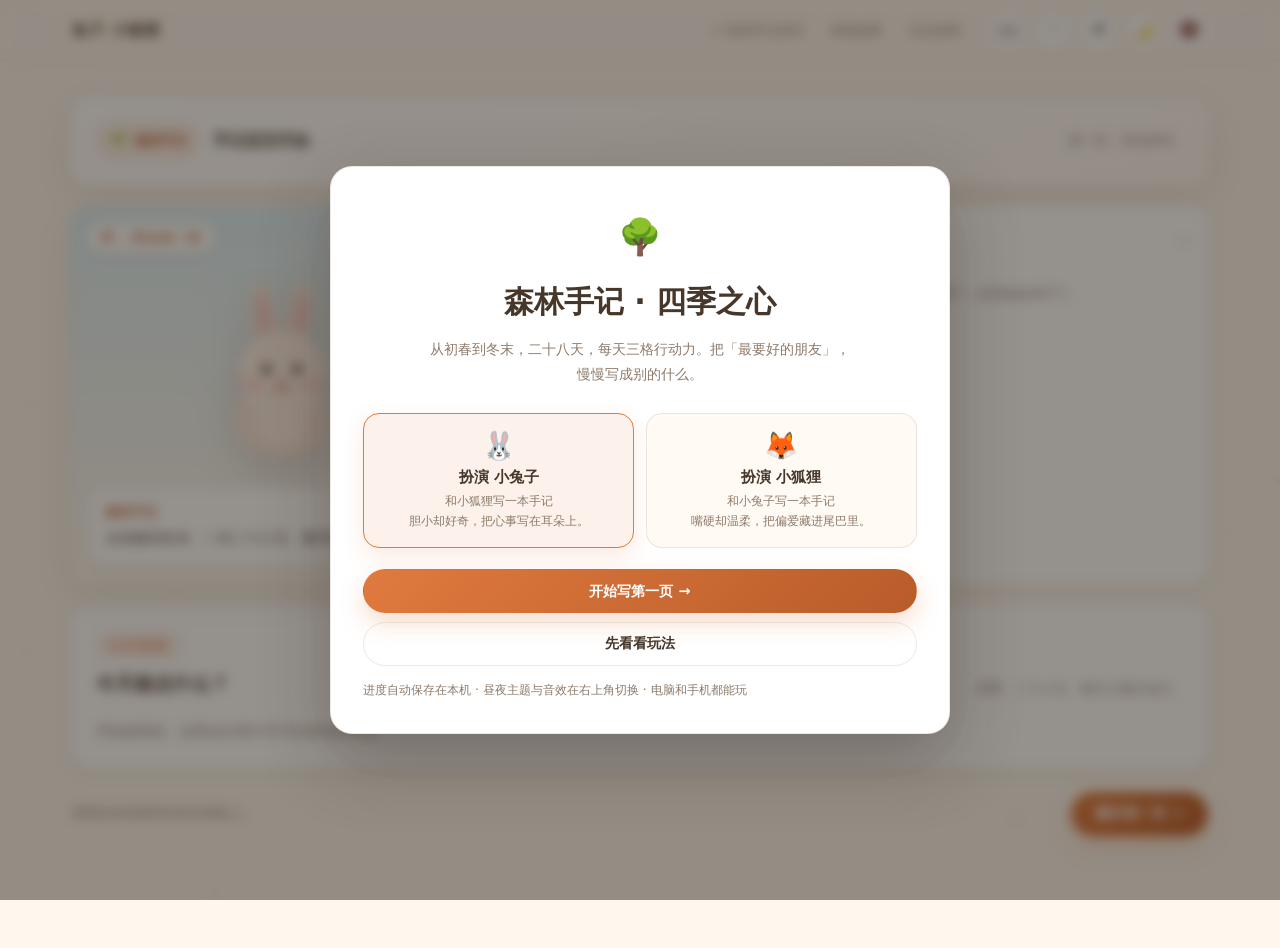
==== game.html @ dafb4b1b "feat: add minigames and site interaction features - Implemented two mini-games: catchGame and memory" ====
﻿<!DOCTYPE html>
<html lang="zh-CN" data-theme="day">
<head>
<meta charset="UTF-8">
<meta name="viewport" content="width=device-width, initial-scale=1.0, viewport-fit=cover">
<meta name="theme-color" content="#fdf7ee">
<link rel="icon" type="image/svg+xml" href="assets/icons/favicon.svg">
<link rel="apple-touch-icon" href="assets/icons/favicon.svg">
<title>四季之心 · 小兔子与小狐狸</title>
<meta property="og:type" content="website">
<meta property="og:title" content="四季之心 · 小兔子与小狐狸">
<meta property="og:description" content="扮演小兔子或小狐狸，用每天三格行动安排生活，28 天一场从朋友开始的恋爱养成。">
<meta property="og:image" content="assets/images/og-share.jpg">
<meta property="og:image:width" content="1000">
<meta property="og:image:height" content="1000">
<meta property="og:site_name" content="兔子与小狐狸 · 森林手记">
<meta name="twitter:card" content="summary_large_image">
<meta name="twitter:title" content="四季之心 · 小兔子与小狐狸">
<meta name="twitter:description" content="扮演小兔子或小狐狸，用每天三格行动安排生活，28 天一场从朋友开始的恋爱养成。">
<meta name="twitter:image" content="assets/images/og-share.jpg">
<script>
  try { document.documentElement.setAttribute("data-theme", localStorage.getItem("bunny-fox-theme") || "day"); } catch (e) {}
  /* 分享图：源码保持相对路径，运行时按当前页面地址补全成绝对 URL，供微信客户端读取 */
  (function () {
    try {
      var abs = new URL("assets/images/og-share.jpg", location.href).href;
      ["meta[property='og:image']", "meta[name='twitter:image']"].forEach(function (sel) {
        var el = document.querySelector(sel);
        if (el) el.setAttribute("content", abs);
      });
    } catch (e) {}
  })();
</script>
<link rel="stylesheet" href="assets/css/theme.css">
<link rel="stylesheet" href="assets/css/game.css">
</head>
<body>

<!-- 微信分享兜底图：客户端可能只取页面第一张图，故保留真实 <img>（仍是相对路径） -->
<img src="assets/images/og-share.jpg" width="300" height="300" alt="" aria-hidden="true"
     style="position:absolute;top:0;left:0;opacity:0;pointer-events:none;z-index:-1">

<!-- 共享特效层 -->
<div class="cursor-glow" id="cursorGlow" aria-hidden="true"></div>
<div class="scroll-progress" id="scrollProgress" aria-hidden="true"></div>
<canvas id="bgCanvas" aria-hidden="true"></canvas>

<!-- 导航 -->
<nav class="nav">
  <div class="nav-inner">
    <a class="brand" href="index.html">兔子<span class="dot">·</span>小狐狸</a>
    <div class="nav-links">
      <a href="index.html">← 回到手记首页</a>
      <a href="index.html#chapters">四则故事</a>
      <a href="index.html#play">玩法说明</a>
    </div>
    <div class="nav-tools">
      <button class="icon-btn" id="albumBtn" type="button" title="回忆册" aria-label="打开回忆册">📖</button>
      <button class="icon-btn" id="helpBtn" type="button" title="玩法说明" aria-label="查看玩法说明">❔</button>
      <button class="icon-btn" id="resetBtn" type="button" title="重新开始" aria-label="重新开始">↺</button>
      <button class="icon-btn" id="themeToggle" type="button" aria-label="切换到夜间模式">🌙</button>
      <button class="icon-btn" id="soundToggle" type="button" aria-label="开启音效">🔇</button>
    </div>
  </div>
</nav>

<main class="game-page">
  <div class="game-shell">
    <!-- 状态面板 -->
    <div class="hud" id="hud"></div>

    <div class="game-board">
      <div class="scene-row">
        <!-- 今日场景 -->
        <div class="scene-card" id="sceneCard" aria-label="今日场景"></div>
        <!-- 今日手记 -->
        <aside class="diary-card" id="diaryCard"></aside>
      </div>

      <!-- 行动 -->
      <div class="actions-block">
        <div class="block-head">
          <div>
            <span class="eyebrow">今日安排</span>
            <h2>今天做点什么？</h2>
          </div>
          <p id="actionsHint">每格行动都会写进手记，随时可以合上这一页。</p>
        </div>
        <div class="action-grid" id="actionGrid"></div>
      </div>
    </div>

    <div class="day-footer" id="dayFooter"></div>
  </div>
</main>

<!-- 手机底部操作条 -->
<div class="mobile-bar" id="mobileBar"></div>

<!-- 通用弹层 -->
<div class="overlay-backdrop" id="overlay" aria-hidden="true">
  <div class="overlay-card" id="overlayCard" role="dialog" aria-modal="true"></div>
</div>

<div class="toast" id="toast" role="status" aria-live="polite"></div>

<script src="assets/js/core.js"></script>
<script src="assets/js/art.js"></script>
<script src="assets/js/data.js"></script>
<script src="assets/js/minigames.js"></script>
<script src="assets/js/game.js"></script>
</body>
</html>
---- assets/css/theme.css ----
/* =========================================================
   theme.css · 共享主题层
   昼夜变量 / 基础 / 导航 / 按钮 / 特效层 / 页脚 / 响应式
   ========================================================= */
:root {
  --bg: #fdf7ee;
  --bg-2: #f9efe2;
  --surface: #ffffff;
  --surface-2: #fffaf4;
  --text: #46372a;
  --text-soft: #8d7a6a;
  --accent: #e07a3f;
  --accent-2: #b85c2a;
  --line: rgba(140, 115, 95, .16);
  --glow: rgba(224, 122, 63, .10);
  --shadow-sm: 0 4px 14px rgba(90, 70, 54, .07);
  --shadow: 0 12px 34px rgba(90, 70, 54, .09);
  --nav-bg: rgba(253, 247, 238, .78);
  --radius: 22px;
  --ease: cubic-bezier(.22, 1, .36, 1);
  --heart: #ec8f8f;
  --bond: #c79a4e;
  --mood: #e2a94f;
  --energy: #6faa8d;
  --ok: #5fa84f;
  --bad: #d96a6a;
}
[data-theme="night"] {
  --bg: #12141c;
  --bg-2: #171a24;
  --surface: #1c202c;
  --surface-2: #222736;
  --text: #ece6da;
  --text-soft: #98917f;
  --accent: #f0a468;
  --accent-2: #ffc08c;
  --line: rgba(255, 255, 255, .09);
  --glow: rgba(240, 164, 104, .16);
  --shadow-sm: 0 4px 14px rgba(0, 0, 0, .3);
  --shadow: 0 12px 34px rgba(0, 0, 0, .38);
  --nav-bg: rgba(18, 20, 28, .75);
}

/* ========== 基础 ========== */
* { margin: 0; padding: 0; box-sizing: border-box; }
html { scroll-behavior: smooth; scroll-padding-top: 80px; }
body {
  font-family: "Segoe UI", "PingFang SC", "Microsoft YaHei", system-ui, sans-serif;
  background: var(--bg);
  color: var(--text);
  line-height: 1.75;
  overflow-x: hidden;
  transition: background .6s ease, color .6s ease;
}
img, svg { display: block; }
button { font-family: inherit; }
a { color: inherit; }

/* ========== 特效层 ========== */
.cursor-glow {
  position: fixed; top: 0; left: 0;
  width: 540px; height: 540px;
  margin: -270px 0 0 -270px;
  border-radius: 50%;
  background: radial-gradient(circle, var(--glow) 0%, transparent 65%);
  pointer-events: none; z-index: 1; opacity: 0;
  transition: opacity .5s ease; will-change: transform;
}
body.has-pointer .cursor-glow { opacity: 1; }
.scroll-progress {
  position: fixed; top: 0; left: 0; height: 3px; width: 0%;
  background: linear-gradient(90deg, var(--accent), var(--accent-2));
  z-index: 60; transition: width .1s linear;
}
#bgCanvas {
  position: fixed; inset: 0; width: 100%; height: 100%;
  z-index: 0; pointer-events: none;
}

/* ========== 导航 ========== */
.nav {
  position: fixed; top: 0; left: 0; right: 0; z-index: 50;
  background: var(--nav-bg);
  -webkit-backdrop-filter: blur(16px);
  backdrop-filter: blur(16px);
  border-bottom: 1px solid var(--line);
  transition: background .6s ease, border-color .6s ease;
}
.nav-inner {
  max-width: 1180px; margin: 0 auto; padding: .7rem 1.4rem;
  display: flex; align-items: center; gap: 1rem;
}
.brand {
  font-weight: 800; font-size: .95rem; letter-spacing: .08em;
  color: var(--text); text-decoration: none; white-space: nowrap;
}
.brand .dot { color: var(--accent); }
.nav-links { display: flex; gap: .15rem; margin-left: auto; align-items: center; }
.nav-links a {
  color: var(--text-soft); text-decoration: none; font-size: .83rem;
  padding: .4rem .75rem; border-radius: 999px;
  transition: color .25s, background .25s; white-space: nowrap;
}
.nav-links a:hover { color: var(--accent); background: var(--glow); }
.nav-links a.nav-cta {
  color: #fff; background: var(--accent); font-weight: 700;
  box-shadow: 0 6px 16px rgba(224, 122, 63, .24);
}
.nav-links a.nav-cta:hover { background: var(--accent-2); color: #fff; }
.nav-tools { display: flex; gap: .45rem; }
.icon-btn {
  width: 38px; height: 38px; display: grid; place-items: center;
  border-radius: 50%; border: 1px solid var(--line);
  background: var(--surface); cursor: pointer; font-size: 1rem; line-height: 1;
  transition: transform .25s var(--ease), border-color .25s, background .25s;
}
.icon-btn:hover { transform: translateY(-2px) rotate(8deg); border-color: var(--accent); }
.icon-btn:active { transform: scale(.92); }

/* ========== 通用按钮 ========== */
.btn {
  display: inline-flex; align-items: center; justify-content: center; gap: .5rem;
  padding: .72rem 1.5rem; border-radius: 999px;
  border: 1px solid var(--line); background: var(--surface); color: var(--text);
  font-size: .9rem; font-weight: 700; text-decoration: none; cursor: pointer;
  transition: transform .25s var(--ease), box-shadow .25s, background .25s, border-color .25s;
}
.btn:hover { transform: translateY(-2px); border-color: var(--accent); box-shadow: var(--shadow-sm); }
.btn:active { transform: scale(.97); }
.btn:disabled { opacity: .45; cursor: not-allowed; transform: none; box-shadow: none; }
.btn-primary {
  background: linear-gradient(135deg, var(--accent), var(--accent-2));
  color: #fff; border-color: transparent;
  box-shadow: 0 10px 24px rgba(224, 122, 63, .26);
}
.btn-primary:hover { box-shadow: 0 14px 30px rgba(224, 122, 63, .36); }
.btn-ghost { background: transparent; }
.btn-sm { padding: .48rem 1.05rem; font-size: .8rem; }
.btn-block { width: 100%; }

/* ========== 通用区块 ========== */
section {
  position: relative; z-index: 2; padding: 5.5rem 1.5rem;
  background: var(--bg); transition: background .6s ease;
}
section.alt { background: var(--bg-2); }
.wrap { max-width: 960px; margin: 0 auto; }
.section-head { text-align: center; margin-bottom: 3rem; }
.section-head.left { text-align: left; margin-bottom: 1.8rem; }
.section-head.left p { margin: 0; }
.eyebrow {
  display: inline-block; font-size: .72rem; letter-spacing: .24em;
  text-transform: uppercase; color: var(--accent);
  padding: .3rem .85rem; border-radius: 999px;
  background: var(--glow); margin-bottom: .9rem; font-weight: 700;
}
.section-head h2 {
  font-size: clamp(1.5rem, 4.2vw, 2.15rem); font-weight: 800;
  letter-spacing: .02em; line-height: 1.3; margin-bottom: .6rem;
}
.section-head p { color: var(--text-soft); font-size: .94rem; max-width: 560px; margin: 0 auto; }

/* ========== 滚动渐显 ========== */
.reveal { opacity: 0; transform: translateY(30px); transition: opacity .85s var(--ease), transform .85s var(--ease); }
.reveal.is-visible { opacity: 1; transform: translateY(0); }
@keyframes fadeUp { from { opacity: 0; transform: translateY(16px); } to { opacity: 1; transform: translateY(0); } }

/* ========== 对话气泡 ========== */
.speech-bubble {
  position: fixed; z-index: 80; width: max-content; max-width: 250px; padding: .7rem 1rem;
  background: var(--surface); color: var(--text); border: 1px solid var(--line);
  border-radius: 16px; box-shadow: var(--shadow); font-size: .86rem; line-height: 1.55;
  opacity: 0; transform: translate(-50%, -100%) scale(.9); transform-origin: bottom center;
  pointer-events: none; transition: opacity .25s ease, transform .32s var(--ease);
  --arrow: 0px;
}
.speech-bubble.show { opacity: 1; transform: translate(-50%, -100%) scale(1); }
.speech-bubble::after {
  content: ""; position: absolute; bottom: -7px; left: calc(50% + var(--arrow, 0px));
  width: 14px; height: 14px; margin-left: -7px; background: var(--surface);
  border-right: 1px solid var(--line); border-bottom: 1px solid var(--line);
  transform: rotate(45deg);
}

/* ========== 轻提示 ========== */
.toast {
  position: fixed; left: 50%; bottom: 5.6rem; z-index: 120;
  transform: translate(-50%, 12px); max-width: min(90vw, 460px);
  padding: .7rem 1.2rem; border-radius: 999px;
  background: var(--surface); color: var(--text);
  border: 1px solid var(--line); box-shadow: var(--shadow);
  font-size: .85rem; text-align: center; opacity: 0; pointer-events: none;
  transition: opacity .3s ease, transform .35s var(--ease);
}
.toast.show { opacity: 1; transform: translate(-50%, 0); }
.toast.good { border-color: var(--ok); }
.toast.warn { border-color: var(--bad); }

/* ========== 页脚 ========== */
footer {
  position: relative; z-index: 2; text-align: center;
  padding: 3rem 1.5rem 4rem; border-top: 1px solid var(--line);
  background: var(--bg-2); color: var(--text-soft); font-size: .8rem;
  transition: background .6s ease;
}
.footer-mark { font-size: 1.2rem; margin-bottom: .5rem; }
.footer-note { margin-top: .35rem; font-size: .74rem; opacity: .75; letter-spacing: .06em; }

/* ========== 响应式 ========== */
@media (max-width: 640px) {
  .nav-links { display: none; }
  .nav-inner { justify-content: space-between; gap: .5rem; padding: .6rem 1rem; }
  .brand { margin-right: auto; }
  .nav-tools { gap: .35rem; }
  .icon-btn { width: 34px; height: 34px; font-size: .9rem; }
  section { padding: 4rem 1.15rem; }
  .toast { bottom: 6.4rem; }
}

/* ========== 减少动态 ========== */
@media (prefers-reduced-motion: reduce) {
  *, *::before, *::after {
    animation-duration: .01ms !important; animation-iteration-count: 1 !important;
    transition-duration: .01ms !important; scroll-behavior: auto !important;
  }
  .reveal { opacity: 1; transform: none; }
}
---- assets/css/game.css ----
/* =========================================================
   game.css · 游戏主界面（game.html）
   HUD / 场景 / 行动 / 事件弹层 / 小游戏 / 回忆册 / 结局
   ========================================================= */
.game-page { position: relative; z-index: 2; padding-top: 74px; min-height: 100vh; }
.game-shell { max-width: 1180px; margin: 0 auto; padding: 1.4rem 1.2rem 7rem; }

/* ========== HUD ========== */
.hud {
  background: linear-gradient(150deg, var(--surface), var(--surface-2));
  border: 1px solid var(--line); border-radius: var(--radius);
  box-shadow: var(--shadow); padding: clamp(1rem, 2.6vw, 1.5rem);
}
.hud-top { display: flex; align-items: center; gap: .75rem; flex-wrap: wrap; }
.season-chip {
  display: inline-flex; align-items: center; gap: .45rem;
  padding: .35rem .85rem; border-radius: 999px;
  background: var(--glow); color: var(--accent-2); font-size: .8rem; font-weight: 800;
}
.season-chip .sc-icon { font-size: 1rem; }
.hud-day { font-size: 1.02rem; font-weight: 800; }
.hud-day small { font-size: .74rem; font-weight: 600; color: var(--text-soft); margin-left: .3rem; }
.hud-poem { font-size: .82rem; color: var(--text-soft); margin-left: auto; }
.ap-box { display: flex; align-items: center; gap: .45rem; font-size: .78rem; color: var(--text-soft); font-weight: 700; }
.ap-dot {
  width: 13px; height: 13px; border-radius: 50%;
  background: linear-gradient(135deg, var(--accent), var(--accent-2));
  box-shadow: 0 2px 8px rgba(224, 122, 63, .3);
  transition: transform .25s var(--ease), opacity .25s;
}
.ap-dot.used { background: var(--line); box-shadow: none; opacity: .65; transform: scale(.8); }

.hud-stats { display: grid; grid-template-columns: repeat(4, minmax(0, 1fr)); gap: .65rem; margin-top: 1.1rem; }
.stat {
  min-width: 0; padding: .55rem .75rem; border-radius: 13px;
  background: var(--surface-2); border: 1px solid var(--line);
}
.stat-top { display: flex; align-items: baseline; justify-content: space-between; gap: .3rem; font-size: .76rem; color: var(--text-soft); margin-bottom: .35rem; }
.stat-name { font-weight: 700; white-space: nowrap; }
.stat-val { font-weight: 800; color: var(--text); font-variant-numeric: tabular-nums; }
.stat-bar { height: 7px; border-radius: 999px; background: var(--line); overflow: hidden; }
.stat-fill { height: 100%; width: 0%; border-radius: 999px; transition: width .55s var(--ease); }
.stat.aff .stat-fill { background: linear-gradient(90deg, #f2a5a5, var(--heart)); }
.stat.bond .stat-fill { background: linear-gradient(90deg, #e6c98b, var(--bond)); }
.stat.mood .stat-fill { background: linear-gradient(90deg, #f3d9a0, var(--mood)); }
.stat.energy .stat-fill { background: linear-gradient(90deg, #a9d9bf, var(--energy)); }

.hud-items { display: flex; flex-wrap: wrap; gap: .4rem; margin-top: 1rem; }
.item-chip {
  display: inline-flex; align-items: center; gap: .35rem;
  padding: .28rem .7rem; border-radius: 999px; font-size: .76rem;
  background: var(--surface); border: 1px solid var(--line); color: var(--text-soft);
}
.item-chip b { color: var(--text); font-variant-numeric: tabular-nums; }
.item-chip.empty { opacity: .5; }

/* ========== 版面 ========== */
.game-board { margin-top: 1.2rem; display: grid; gap: 1.2rem; }
.scene-row { display: grid; grid-template-columns: minmax(0, 1.35fr) minmax(0, .9fr); gap: 1.2rem; align-items: stretch; }

/* ========== 场景卡 ========== */
.scene-card {
  position: relative; overflow: hidden; min-height: 380px;
  display: flex; flex-direction: column;
  border: 1px solid var(--line); border-radius: var(--radius);
  box-shadow: var(--shadow); padding: 1.1rem;
  background: var(--season-sky, linear-gradient(180deg, #dceff5, #fdf7ee));
}
.scene-card::before {
  content: ""; position: absolute; inset: 0; z-index: 0; pointer-events: none;
  background: linear-gradient(180deg, rgba(18, 20, 28, .55), rgba(18, 20, 28, .25));
  opacity: 0; transition: opacity .6s ease;
}
[data-theme="night"] .scene-card::before { opacity: 1; }
.scene-caption {
  position: relative; z-index: 3; align-self: flex-start;
  font-size: .72rem; letter-spacing: .16em; font-weight: 800;
  color: var(--accent-2); background: var(--surface);
  padding: .3rem .8rem; border-radius: 999px; box-shadow: var(--shadow-sm);
}
.scene-decor { position: absolute; inset: 0; z-index: 1; pointer-events: none; overflow: hidden; }
.scene-float { position: absolute; top: -44px; font-size: 1.35rem; opacity: .8; animation: floatDown linear infinite; }
@keyframes floatDown { from { transform: translateY(-10px) rotate(-8deg); } to { transform: translateY(440px) rotate(14deg); } }

.scene-chars {
  position: relative; z-index: 2; flex: 1;
  display: flex; align-items: flex-end; justify-content: center; gap: clamp(.2rem, 2vw, 1.4rem);
  padding-bottom: .4rem;
}
.scene-char { animation: bob 5.2s ease-in-out infinite; }
.scene-char svg { width: clamp(112px, 17vw, 168px); height: auto; filter: drop-shadow(0 14px 22px rgba(90, 70, 54, .2)); }
.scene-char.me { transform: scale(.86); opacity: .92; animation-delay: -2.4s; }
.scene-char.target { animation-delay: -.6s; }
.scene-heart { align-self: center; margin-bottom: 4.3rem; animation: heartbeat 2.2s ease-in-out infinite; }
@keyframes bob { 0%, 100% { transform: translateY(0); } 50% { transform: translateY(-10px); } }
@keyframes heartbeat { 0%, 100% { transform: scale(1); } 50% { transform: scale(1.14); } }
[data-theme="night"] .scene-char svg { filter: drop-shadow(0 14px 26px rgba(0, 0, 0, .55)); }

.scene-dialogue {
  position: relative; z-index: 3; border-radius: 16px;
  background: var(--surface); border: 1px solid var(--line);
  box-shadow: var(--shadow-sm); padding: .85rem 1.1rem;
}
.dlg-name { display: block; font-size: .74rem; font-weight: 800; color: var(--accent-2); letter-spacing: .06em; margin-bottom: .2rem; }
.dlg-text { font-size: .9rem; line-height: 1.75; }

/* ========== 今日手记侧栏 ========== */
.diary-card {
  background: var(--surface); border: 1px solid var(--line); border-radius: var(--radius);
  box-shadow: var(--shadow-sm); padding: 1.3rem 1.2rem; display: flex; flex-direction: column;
}
.diary-head { display: flex; align-items: center; justify-content: space-between; gap: .6rem; margin-bottom: .9rem; }
.diary-head h3 { font-size: 1.02rem; font-weight: 800; }
.diary-head span { font-size: .74rem; color: var(--text-soft); }
.diary-list { list-style: none; display: grid; gap: .55rem; flex: 1; }
.diary-item {
  display: flex; gap: .6rem; align-items: flex-start;
  padding: .55rem .65rem; border-radius: 12px; background: var(--surface-2);
  border: 1px solid var(--line); font-size: .82rem; line-height: 1.6;
}
.diary-item .di-icon { flex: 0 0 auto; font-size: 1rem; }
.diary-item .di-day { color: var(--accent-2); font-weight: 800; margin-right: .25rem; }
.diary-empty { color: var(--text-soft); font-size: .84rem; line-height: 1.8; padding: .8rem 0; }
.diary-foot { margin-top: 1rem; display: flex; gap: .5rem; flex-wrap: wrap; }
.diary-summary {
  margin-top: .9rem; padding-top: .9rem; border-top: 1px dashed var(--line);
  font-size: .78rem; color: var(--text-soft); line-height: 1.8;
}
.diary-summary b { color: var(--accent-2); }

/* ========== 行动 ========== */
.actions-block {
  background: var(--surface); border: 1px solid var(--line);
  border-radius: var(--radius); box-shadow: var(--shadow-sm); padding: clamp(1.1rem, 2.6vw, 1.6rem);
}
.block-head { display: flex; justify-content: space-between; align-items: flex-end; gap: 1rem; flex-wrap: wrap; margin-bottom: 1.1rem; }
.block-head .eyebrow { margin-bottom: .5rem; }
.block-head h2 { font-size: 1.16rem; font-weight: 800; }
.block-head p { font-size: .82rem; color: var(--text-soft); max-width: 380px; }
.action-grid { display: grid; grid-template-columns: repeat(auto-fill, minmax(168px, 1fr)); gap: .7rem; }
.action-card {
  position: relative; display: flex; flex-direction: column; gap: .28rem;
  min-height: 126px; text-align: left; padding: .9rem;
  border: 1px solid var(--line); border-radius: 16px;
  background: var(--surface-2); color: var(--text); cursor: pointer;
  transition: transform .25s var(--ease), box-shadow .25s, border-color .25s, background .25s;
}
.action-card:hover:not(:disabled) { transform: translateY(-4px); border-color: var(--accent); box-shadow: var(--shadow); background: var(--glow); }
.action-card:active:not(:disabled) { transform: scale(.97); }
.action-card:disabled { opacity: .48; cursor: not-allowed; }
.ac-top { display: flex; align-items: center; justify-content: space-between; gap: .4rem; }
.ac-icon { font-size: 1.5rem; line-height: 1; }
.ac-ap { font-size: .68rem; font-weight: 800; color: var(--accent-2); background: var(--glow); padding: .15rem .55rem; border-radius: 999px; white-space: nowrap; }
.ac-name { font-size: .9rem; font-weight: 800; margin-top: .2rem; }
.ac-desc { font-size: .75rem; color: var(--text-soft); line-height: 1.6; flex: 1; }
.ac-cost { font-size: .7rem; color: var(--text-soft); opacity: .85; }
.ac-flag-inline {
  display: inline-block; margin-left: .35rem; vertical-align: middle;
  font-size: .62rem; font-weight: 800; color: #fff; background: var(--accent);
  padding: .08rem .45rem; border-radius: 999px;
}

/* ========== 今日收尾 ========== */
.day-footer {
  margin-top: 1.2rem; display: flex; align-items: center; justify-content: space-between;
  gap: .8rem; flex-wrap: wrap; padding: .2rem .2rem 0;
}
.df-note { font-size: .8rem; color: var(--text-soft); }
.df-btns { display: flex; gap: .5rem; flex-wrap: wrap; }
.mobile-bar { display: none; }

/* ========== 弹层 ========== */
.overlay-backdrop {
  position: fixed; inset: 0; z-index: 100; display: none;
  align-items: center; justify-content: center; padding: 1.2rem;
  background: rgba(34, 25, 18, .48);
  -webkit-backdrop-filter: blur(6px); backdrop-filter: blur(6px);
  overscroll-behavior: contain;
}
.overlay-backdrop.show { display: flex; }
.overlay-card {
  position: relative; width: min(100%, 620px); max-height: 88vh; overflow-y: auto;
  background: var(--surface); color: var(--text);
  border: 1px solid var(--line); border-radius: var(--radius);
  box-shadow: 0 26px 70px rgba(40, 28, 18, .3);
  padding: clamp(1.3rem, 3.2vw, 2rem);
  animation: overlayIn .35s var(--ease);
}
.overlay-card.wide { width: min(100%, 780px); }
@keyframes overlayIn { from { opacity: 0; transform: translateY(18px) scale(.98); } to { opacity: 1; transform: none; } }
.ov-head { display: flex; align-items: flex-start; gap: .8rem; margin-bottom: 1.1rem; }
.ov-head-text { flex: 1; min-width: 0; }
.ov-eyebrow { font-size: .7rem; letter-spacing: .2em; text-transform: uppercase; color: var(--accent); font-weight: 800; }
.ov-title { font-size: clamp(1.2rem, 3.4vw, 1.55rem); font-weight: 800; line-height: 1.35; margin-top: .2rem; }
.ov-sub { font-size: .86rem; color: var(--text-soft); line-height: 1.8; margin-top: .45rem; }
.ov-close {
  flex: 0 0 auto; width: 34px; height: 34px; display: grid; place-items: center;
  border-radius: 50%; border: 1px solid var(--line); background: var(--surface-2);
  color: var(--text-soft); cursor: pointer; font-size: 1rem; line-height: 1;
}
.ov-close:hover { border-color: var(--accent); color: var(--accent); }
.ov-actions { display: flex; flex-wrap: wrap; gap: .55rem; margin-top: 1.3rem; }
.ov-body { font-size: .9rem; line-height: 1.9; }
.ov-body p { margin-bottom: .7rem; }
.ov-note { font-size: .78rem; color: var(--text-soft); margin-top: .8rem; }

/* 开场 */
.start-hero { text-align: center; padding: .4rem 0 1.2rem; }
.start-hero .sh-mark { font-size: 2.2rem; margin-bottom: .5rem; }
.start-hero h2 { font-size: clamp(1.4rem, 4vw, 1.9rem); font-weight: 800; }
.start-hero p { color: var(--text-soft); font-size: .88rem; max-width: 420px; margin: .5rem auto 0; line-height: 1.8; }
.role-grid { display: grid; grid-template-columns: repeat(2, 1fr); gap: .7rem; margin: .4rem 0 1.2rem; }
.role-card {
  border: 1px solid var(--line); border-radius: 16px; background: var(--surface-2);
  padding: 1rem .8rem; text-align: center; cursor: pointer; color: var(--text);
  transition: all .25s var(--ease);
}
.role-card:hover { transform: translateY(-3px); border-color: var(--accent); }
.role-card.is-active { border-color: var(--accent); background: var(--glow); box-shadow: 0 8px 22px rgba(224, 122, 63, .16); }
.role-card .rc-icon { font-size: 1.7rem; }
.role-card .rc-name { font-weight: 800; font-size: .95rem; margin-top: .3rem; }
.role-card .rc-desc { font-size: .76rem; color: var(--text-soft); line-height: 1.6; margin-top: .3rem; }
.rule-list { list-style: none; display: grid; gap: .55rem; }
.rule-list li { display: flex; gap: .65rem; padding: .65rem .8rem; border-radius: 12px; background: var(--surface-2); border: 1px solid var(--line); font-size: .84rem; line-height: 1.7; }
.rule-list .rl-icon { font-size: 1.1rem; flex: 0 0 auto; }
.rule-list b { display: block; font-size: .86rem; }

/* 事件 */
.ev-banner {
  display: flex; align-items: center; gap: .8rem; padding: .9rem 1rem;
  border-radius: 16px; background: var(--glow); border: 1px solid var(--line); margin-bottom: 1rem;
}
.ev-icon { font-size: 1.8rem; }
.ev-lines { display: grid; gap: .6rem; }
.ev-line { padding: .65rem .85rem; border-radius: 12px; background: var(--surface-2); border: 1px solid var(--line); font-size: .89rem; line-height: 1.85; }
.ev-line.narration { color: var(--text-soft); }
.ev-line.target { border-left: 3px solid var(--accent); }
.ev-line.you { border-left: 3px solid var(--energy); }
.ev-who { display: block; font-size: .72rem; font-weight: 800; color: var(--accent-2); margin-bottom: .15rem; }
.ev-choices { display: grid; gap: .55rem; margin-top: 1.2rem; }
.ev-choice {
  text-align: left; padding: .8rem 1rem; border-radius: 14px;
  border: 1px solid var(--line); background: var(--surface-2); color: var(--text);
  font-size: .87rem; line-height: 1.7; cursor: pointer;
  transition: all .22s var(--ease);
}
.ev-choice:hover { border-color: var(--accent); background: var(--glow); transform: translateX(4px); }
.ev-result { animation: fadeUp .4s var(--ease); }
.ev-reply { font-size: .92rem; line-height: 1.9; padding: .9rem 1rem; border-radius: 14px; background: var(--glow); border: 1px solid var(--line); }
.gain-row { display: flex; flex-wrap: wrap; gap: .4rem; margin-top: .9rem; }
.gain-chip { font-size: .76rem; font-weight: 700; padding: .28rem .75rem; border-radius: 999px; background: var(--surface-2); border: 1px solid var(--line); color: var(--text-soft); }
.gain-chip.plus { color: var(--ok); border-color: rgba(95, 168, 79, .4); }
.gain-chip.minus { color: var(--bad); border-color: rgba(217, 106, 106, .4); }
.memory-note {
  display: flex; gap: .6rem; align-items: center; margin-top: 1rem; padding: .7rem .9rem;
  border-radius: 12px; border: 1px dashed var(--accent); background: var(--surface-2); font-size: .8rem;
}
.memory-note .mn-icon { font-size: 1.2rem; }

/* 礼物 */
.gift-grid { display: grid; grid-template-columns: repeat(auto-fill, minmax(130px, 1fr)); gap: .6rem; }
.gift-card {
  border: 1px solid var(--line); border-radius: 14px; background: var(--surface-2);
  padding: .9rem .6rem; text-align: center; cursor: pointer; color: var(--text);
  transition: all .22s var(--ease);
}
.gift-card:hover { transform: translateY(-3px); border-color: var(--accent); background: var(--glow); }
.gift-card .g-icon { font-size: 1.6rem; }
.gift-card .g-name { font-size: .84rem; font-weight: 800; margin-top: .25rem; }
.gift-card .g-count { font-size: .72rem; color: var(--text-soft); }
.gift-card .g-love { font-size: .72rem; color: var(--accent-2); font-weight: 700; margin-top: .2rem; }

/* 回忆册 */
.album-section { margin-bottom: 1.4rem; }
.album-section h4 { font-size: .9rem; font-weight: 800; margin-bottom: .7rem; display: flex; align-items: center; gap: .4rem; }
.album-section h4 small { font-weight: 600; color: var(--text-soft); font-size: .74rem; }
.album-grid { display: grid; grid-template-columns: repeat(auto-fill, minmax(140px, 1fr)); gap: .55rem; }
.album-card { border: 1px solid var(--line); border-radius: 12px; background: var(--surface-2); padding: .7rem .75rem; }
.album-card.locked { opacity: .42; filter: grayscale(1); }
.album-card .ab-top { display: flex; align-items: center; gap: .4rem; font-size: .82rem; font-weight: 800; }
.album-card .ab-icon { font-size: 1.1rem; }
.album-card p { font-size: .72rem; color: var(--text-soft); line-height: 1.6; margin-top: .3rem; }
.badge-grid { display: grid; grid-template-columns: repeat(auto-fill, minmax(150px, 1fr)); gap: .5rem; }
.badge { display: flex; gap: .5rem; align-items: center; padding: .6rem .7rem; border-radius: 12px; background: var(--surface-2); border: 1px solid var(--line); }
.badge.locked { opacity: .4; }
.badge .bd-icon { font-size: 1.2rem; }
.badge .bd-name { font-size: .8rem; font-weight: 800; }
.badge .bd-desc { font-size: .7rem; color: var(--text-soft); line-height: 1.5; }
.timeline { display: grid; gap: .45rem; max-height: 220px; overflow-y: auto; }
.timeline-item { font-size: .78rem; color: var(--text-soft); padding: .45rem .65rem; border-radius: 10px; background: var(--surface-2); border: 1px solid var(--line); }
.timeline-item b { color: var(--accent-2); }

/* 小游戏 */
.mini-head { display: flex; align-items: center; justify-content: space-between; gap: .8rem; flex-wrap: wrap; margin-bottom: .7rem; }
.mini-title { font-size: .88rem; font-weight: 800; }
.mini-metrics { display: flex; gap: .9rem; font-size: .8rem; font-weight: 800; color: var(--accent-2); font-variant-numeric: tabular-nums; }
.mini-foot { margin-top: .7rem; font-size: .76rem; color: var(--text-soft); text-align: center; }
.catch-field {
  position: relative; height: 300px; overflow: hidden; border-radius: 16px;
  border: 1px solid var(--line);
  background: linear-gradient(180deg, var(--surface-2), var(--bg-2));
  touch-action: manipulation; user-select: none;
}
.catch-hint { position: absolute; top: 45%; left: 0; right: 0; text-align: center; font-size: .8rem; color: var(--text-soft); opacity: .7; pointer-events: none; }
.fall-item {
  position: absolute; top: 0; width: 44px; height: 44px; margin-left: -22px;
  display: grid; place-items: center; font-size: 1.6rem; line-height: 1;
  border: none; background: transparent; cursor: pointer;
  will-change: transform; touch-action: manipulation;
  filter: drop-shadow(0 4px 8px rgba(90, 70, 54, .18));
}
.fall-item.is-bad { opacity: .9; }
.catch-pop {
  position: absolute; font-size: .9rem; font-weight: 800; pointer-events: none;
  animation: popUp .62s var(--ease) forwards;
}
.catch-pop.is-good { color: var(--ok); }
.catch-pop.is-bad { color: var(--bad); }
@keyframes popUp { from { opacity: 1; transform: translateY(0); } to { opacity: 0; transform: translateY(-32px); } }

.mem-grid { display: grid; grid-template-columns: repeat(4, 1fr); gap: .55rem; }
.mem-card {
  position: relative; aspect-ratio: 1 / 1; border: 1px solid var(--line);
  border-radius: 14px; background: var(--surface-2); cursor: pointer;
  display: grid; place-items: center; font-size: 1.7rem;
  transition: transform .25s var(--ease), border-color .25s, background .25s;
}
.mem-card:hover:not(.matched) { transform: translateY(-3px); border-color: var(--accent); }
.mem-card .mem-face { display: none; }
.mem-card.flipped { background: var(--glow); border-color: var(--accent); }
.mem-card.flipped .mem-back { display: none; }
.mem-card.flipped .mem-face { display: block; }
.mem-card.matched { border-color: var(--ok); background: rgba(95, 168, 79, .12); cursor: default; }
.mem-card.matched .mem-back { display: none; }
.mem-card.matched .mem-face { display: block; }
.trial-result { text-align: center; padding: .6rem 0; animation: fadeUp .45s var(--ease); }
.trial-result .tr-icon { font-size: 2.6rem; }
.trial-result h3 { font-size: 1.3rem; font-weight: 800; margin: .4rem 0; }
.trial-result p { color: var(--text-soft); font-size: .88rem; line-height: 1.85; max-width: 460px; margin: 0 auto; }
.trial-result .gain-row { justify-content: center; }

/* 结局 */
.ending-view { text-align: center; animation: fadeUp .6s var(--ease); }
.ending-view .ed-icon { font-size: 3rem; }
.ending-view .ed-badge { display: inline-block; font-size: .72rem; font-weight: 800; color: var(--accent-2); background: var(--glow); padding: .25rem .9rem; border-radius: 999px; margin: .5rem 0; }
.ending-view h2 { font-size: clamp(1.5rem, 5vw, 2.1rem); font-weight: 800; }
.ending-view .ed-sub { color: var(--text-soft); font-size: .9rem; margin-top: .3rem; }
.ending-view .ed-lines { text-align: left; margin: 1.4rem 0 1rem; display: grid; gap: .6rem; }
.ending-view .ed-lines p { font-size: .9rem; line-height: 1.95; padding: .7rem .9rem; border-radius: 12px; background: var(--surface-2); border: 1px solid var(--line); }
.ending-view .ed-quote { font-size: 1rem; font-weight: 700; color: var(--accent-2); font-style: italic; margin-bottom: 1.2rem; }
.ending-view .ed-stats { font-size: .78rem; color: var(--text-soft); margin-bottom: 1rem; }

/* ========== 响应式 ========== */
@media (max-width: 900px) {
  .scene-row { grid-template-columns: 1fr; }
  .scene-card { min-height: 330px; }
  .hud-poem { width: 100%; margin-left: 0; order: 5; }
}
@media (max-width: 720px) {
  .game-page { padding-top: 64px; }
  .game-shell { padding: 1rem .85rem 7.5rem; }
  .hud-stats { grid-template-columns: repeat(2, minmax(0, 1fr)); gap: .6rem .9rem; }
  .hud-day { font-size: .94rem; }
  .hud-poem { font-size: .76rem; }
  .scene-card { min-height: 310px; padding: .9rem; }
  .scene-char svg { width: clamp(100px, 29vw, 140px); }
  .scene-heart { margin-bottom: 3.4rem; }
  .scene-heart svg { width: 28px; height: 28px; }
  .action-grid { grid-template-columns: repeat(2, minmax(0, 1fr)); gap: .55rem; }
  .action-card { min-height: 118px; padding: .75rem; }
  .ac-desc { font-size: .72rem; }
  .day-footer .btn-primary { display: none; }
  .mobile-bar {
    display: flex; align-items: center; gap: .7rem;
    position: fixed; left: 0; right: 0; bottom: 0; z-index: 55;
    padding: .6rem .9rem calc(.6rem + env(safe-area-inset-bottom));
    background: var(--nav-bg); -webkit-backdrop-filter: blur(16px); backdrop-filter: blur(16px);
    border-top: 1px solid var(--line);
  }
  .mobile-bar .mb-info { flex: 1; min-width: 0; font-size: .76rem; color: var(--text-soft); line-height: 1.4; }
  .mobile-bar .mb-info b { color: var(--text); }
  .mobile-bar .btn { flex: 0 0 auto; padding: .6rem 1.1rem; font-size: .82rem; }
  .overlay-backdrop { align-items: flex-end; padding: 0; }
  .overlay-card {
    width: 100%; max-height: 92vh; border-radius: 22px 22px 0 0;
    padding: 1.3rem 1.1rem calc(1.5rem + env(safe-area-inset-bottom));
    animation: sheetIn .35s var(--ease);
  }
  @keyframes sheetIn { from { opacity: 0; transform: translateY(40px); } to { opacity: 1; transform: none; } }
  .mem-grid { gap: .4rem; }
  .catch-field { height: 260px; }
  .role-grid { gap: .5rem; }
  .gift-grid { grid-template-columns: repeat(2, minmax(0, 1fr)); }
}
@media (max-width: 380px) {
  .nav-tools .icon-btn { width: 30px; height: 30px; font-size: .82rem; }
  .nav-inner { padding: .55rem .7rem; }
  .brand { font-size: .86rem; }
  .action-grid { grid-template-columns: 1fr 1fr; }
}
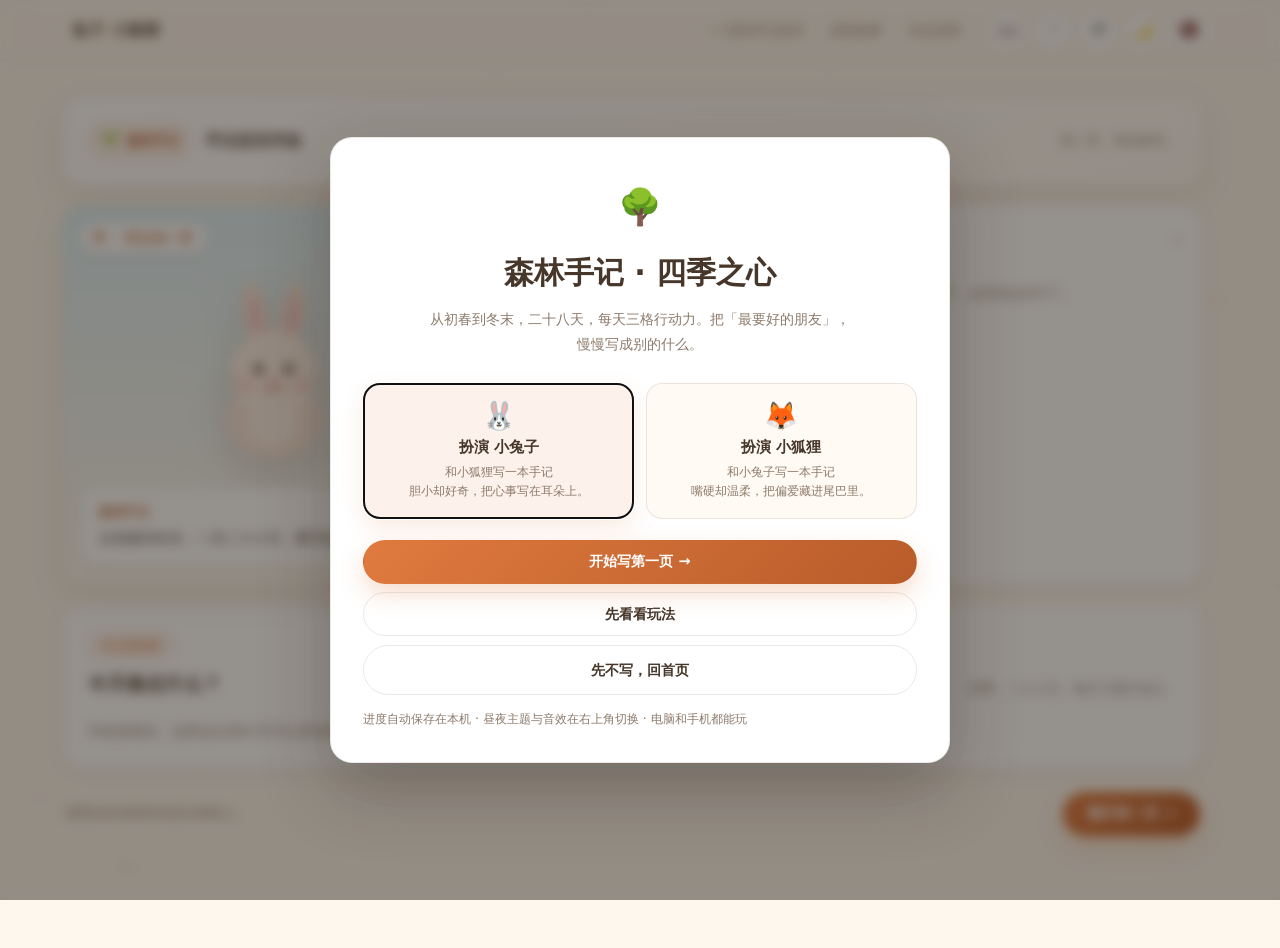
==== commit 2df5c53c: "feat: implement new game request handling and overlay focus management - Added functions to handle n" ====
--- a/game.html
+++ b/game.html
@@ -2,6 +2,7 @@
 <html lang="zh-CN" data-theme="day">
 <head>
 <meta charset="UTF-8">
+<meta http-equiv="Cache-Control" content="no-cache, must-revalidate">
 <meta name="viewport" content="width=device-width, initial-scale=1.0, viewport-fit=cover">
 <meta name="theme-color" content="#fdf7ee">
 <link rel="icon" type="image/svg+xml" href="assets/icons/favicon.svg">
@@ -99,7 +100,7 @@
 
 <!-- 通用弹层 -->
 <div class="overlay-backdrop" id="overlay" aria-hidden="true">
-  <div class="overlay-card" id="overlayCard" role="dialog" aria-modal="true"></div>
+  <div class="overlay-card" id="overlayCard" role="dialog" aria-modal="true" tabindex="-1"></div>
 </div>
 
 <div class="toast" id="toast" role="status" aria-live="polite"></div>
@@ -109,6 +110,13 @@
 <script src="assets/js/data.js"></script>
 <script src="assets/js/minigames.js"></script>
 <script src="assets/js/game.js"></script>
+<script>
+  if ('serviceWorker' in navigator) {
+    navigator.serviceWorker.register('./sw.js').catch((e) => {
+      console.log('Service Worker 注册失败:', e);
+    });
+  }
+</script>
 </body>
 </html>
 
--- a/assets/css/theme.css
+++ b/assets/css/theme.css
@@ -24,6 +24,7 @@
   --energy: #6faa8d;
   --ok: #5fa84f;
   --bad: #d96a6a;
+  --on-accent: #ffffff;
 }
 [data-theme="night"] {
   --bg: #12141c;
@@ -39,11 +40,12 @@
   --shadow-sm: 0 4px 14px rgba(0, 0, 0, .3);
   --shadow: 0 12px 34px rgba(0, 0, 0, .38);
   --nav-bg: rgba(18, 20, 28, .75);
+  --on-accent: #2b1a0d;
 }
 
 /* ========== 基础 ========== */
 * { margin: 0; padding: 0; box-sizing: border-box; }
-html { scroll-behavior: smooth; scroll-padding-top: 80px; }
+html { scroll-behavior: smooth; scroll-padding-top: 80px; scrollbar-gutter: stable; }
 body {
   font-family: "Segoe UI", "PingFang SC", "Microsoft YaHei", system-ui, sans-serif;
   background: var(--bg);
@@ -55,6 +57,8 @@
 img, svg { display: block; }
 button { font-family: inherit; }
 a { color: inherit; }
+/* .btn 等组件的 display 会覆盖浏览器默认的 [hidden]{display:none}，这里补一条兜底 */
+[hidden] { display: none !important; }
 
 /* ========== 特效层 ========== */
 .cursor-glow {
@@ -103,10 +107,10 @@
 }
 .nav-links a:hover { color: var(--accent); background: var(--glow); }
 .nav-links a.nav-cta {
-  color: #fff; background: var(--accent); font-weight: 700;
+  color: var(--on-accent); background: var(--accent); font-weight: 700;
   box-shadow: 0 6px 16px rgba(224, 122, 63, .24);
 }
-.nav-links a.nav-cta:hover { background: var(--accent-2); color: #fff; }
+.nav-links a.nav-cta:hover { background: var(--accent-2); color: var(--on-accent); }
 .nav-tools { display: flex; gap: .45rem; }
 .icon-btn {
   width: 38px; height: 38px; display: grid; place-items: center;
@@ -130,7 +134,7 @@
 .btn:disabled { opacity: .45; cursor: not-allowed; transform: none; box-shadow: none; }
 .btn-primary {
   background: linear-gradient(135deg, var(--accent), var(--accent-2));
-  color: #fff; border-color: transparent;
+  color: var(--on-accent); border-color: transparent;
   box-shadow: 0 10px 24px rgba(224, 122, 63, .26);
 }
 .btn-primary:hover { box-shadow: 0 14px 30px rgba(224, 122, 63, .36); }
@@ -181,6 +185,13 @@
   border-right: 1px solid var(--line); border-bottom: 1px solid var(--line);
   transform: rotate(45deg);
 }
+/* 气泡翻到角色下方时，箭头朝上、动画原点也跟着换到顶边 */
+.speech-bubble.is-below { transform-origin: top center; }
+.speech-bubble.is-below::after {
+  top: -7px; bottom: auto;
+  border-right: none; border-bottom: none;
+  border-left: 1px solid var(--line); border-top: 1px solid var(--line);
+}
 
 /* ========== 轻提示 ========== */
 .toast {
--- a/assets/css/game.css
+++ b/assets/css/game.css
@@ -89,7 +89,8 @@
 }
 .scene-char { animation: bob 5.2s ease-in-out infinite; }
 .scene-char svg { width: clamp(112px, 17vw, 168px); height: auto; filter: drop-shadow(0 14px 22px rgba(90, 70, 54, .2)); }
-.scene-char.me { transform: scale(.86); opacity: .92; animation-delay: -2.4s; }
+.scene-char.me { opacity: .92; animation-delay: -2.4s; }
+.scene-char.me svg { transform: scale(.86); transform-origin: bottom center; }
 .scene-char.target { animation-delay: -.6s; }
 .scene-heart { align-self: center; margin-bottom: 4.3rem; animation: heartbeat 2.2s ease-in-out infinite; }
 @keyframes bob { 0%, 100% { transform: translateY(0); } 50% { transform: translateY(-10px); } }
@@ -156,7 +157,7 @@
 .ac-cost { font-size: .7rem; color: var(--text-soft); opacity: .85; }
 .ac-flag-inline {
   display: inline-block; margin-left: .35rem; vertical-align: middle;
-  font-size: .62rem; font-weight: 800; color: #fff; background: var(--accent);
+  font-size: .62rem; font-weight: 800; color: var(--on-accent); background: var(--accent);
   padding: .08rem .45rem; border-radius: 999px;
 }
 
@@ -200,8 +201,6 @@
 }
 .ov-close:hover { border-color: var(--accent); color: var(--accent); }
 .ov-actions { display: flex; flex-wrap: wrap; gap: .55rem; margin-top: 1.3rem; }
-.ov-body { font-size: .9rem; line-height: 1.9; }
-.ov-body p { margin-bottom: .7rem; }
 .ov-note { font-size: .78rem; color: var(--text-soft); margin-top: .8rem; }
 
 /* 开场 */
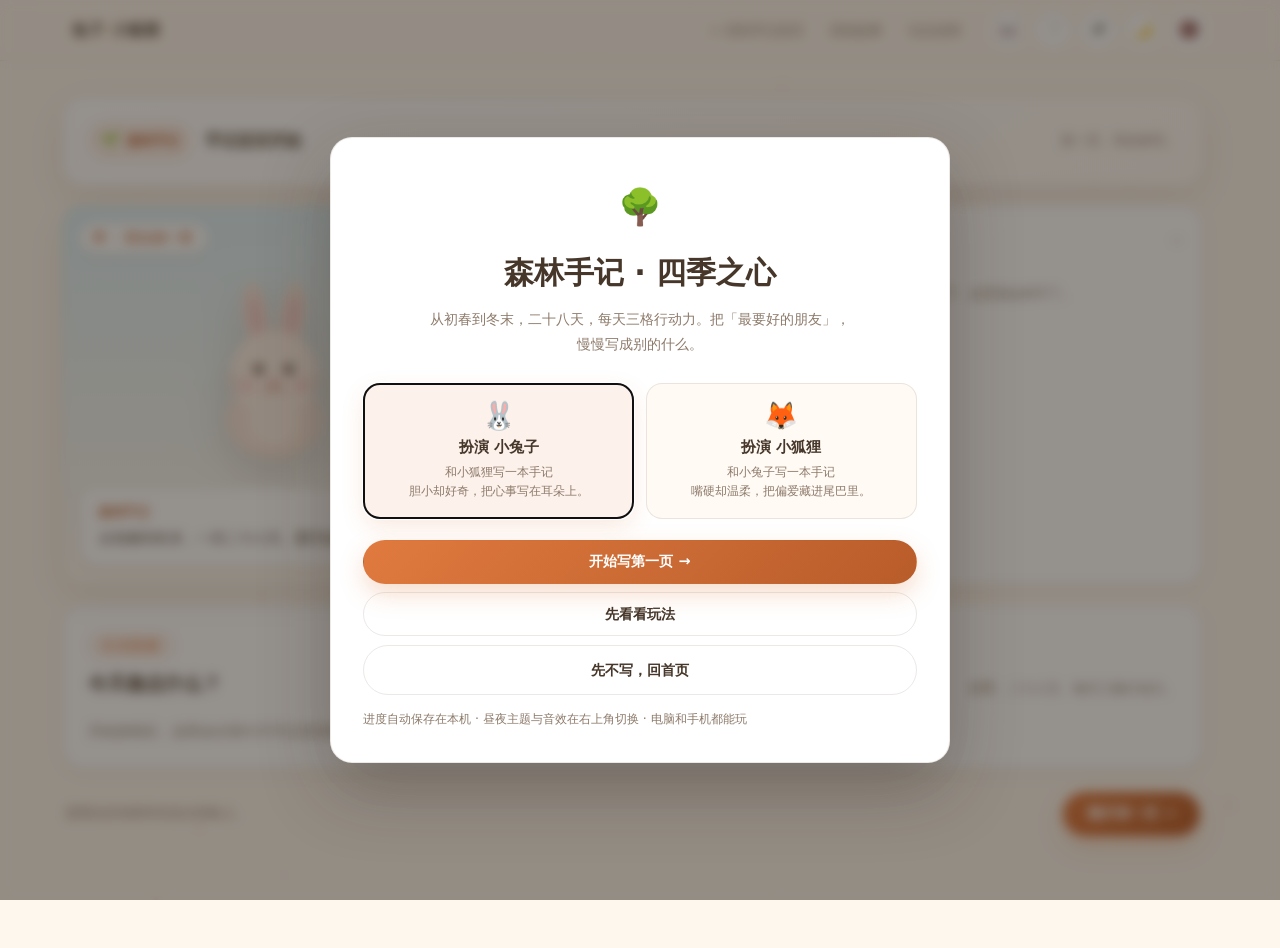
==== commit 9f4fca8d: "feat: add core game assets, layout, and logic scripts" ====
--- a/game.html
+++ b/game.html
@@ -1,4 +1,4 @@
-﻿<!DOCTYPE html>
+<!DOCTYPE html>
 <html lang="zh-CN" data-theme="day">
 <head>
 <meta charset="UTF-8">
@@ -111,9 +111,19 @@
 <script src="assets/js/minigames.js"></script>
 <script src="assets/js/game.js"></script>
 <script>
+  // 注销所有已注册的 Service Worker 并清空 CacheStorage 缓存
   if ('serviceWorker' in navigator) {
-    navigator.serviceWorker.register('./sw.js').catch((e) => {
-      console.log('Service Worker 注册失败:', e);
+    navigator.serviceWorker.getRegistrations().then(function (registrations) {
+      for (var reg of registrations) {
+        reg.unregister();
+      }
+    });
+  }
+  if ('caches' in window) {
+    caches.keys().then(function (names) {
+      for (var name of names) {
+        caches.delete(name);
+      }
     });
   }
 </script>
--- a/assets/css/game.css
+++ b/assets/css/game.css
@@ -397,3 +397,200 @@
   .brand { font-size: .86rem; }
   .action-grid { grid-template-columns: 1fr 1fr; }
 }
+
+/* =========================================================
+   新增功能样式：天气、天赋、小窝装点、手作、二周目心声、节奏小游戏、拍立得
+   ========================================================= */
+
+/* 天气与天赋 chip */
+.weather-chip {
+  display: inline-flex; align-items: center; gap: .35rem;
+  padding: .2rem .55rem; border-radius: 999px;
+  background: var(--card-bg, #ffffff); border: 1px solid var(--line);
+  font-size: .76rem; color: var(--text); box-shadow: var(--shadow-sm);
+  white-space: nowrap;
+}
+.weather-chip .w-icon { font-size: .88rem; }
+.weather-chip .w-hint { color: var(--accent); margin-left: .2rem; }
+
+.talent-chip {
+  display: inline-flex; align-items: center; gap: .25rem;
+  padding: .2rem .5rem; border-radius: 999px;
+  background: rgba(235, 138, 93, 0.12); border: 1px solid rgba(235, 138, 93, 0.35);
+  font-size: .74rem; color: var(--accent-2, #d9682c); font-weight: 500;
+  white-space: nowrap;
+}
+
+/* 小窝装点陈列架 */
+.home-decor-shelf {
+  position: absolute; top: 1.1rem; right: 1.1rem; z-index: 4;
+  display: flex; align-items: center; gap: .45rem;
+  padding: .3rem .6rem; border-radius: 14px;
+  background: rgba(255, 255, 255, 0.78); -webkit-backdrop-filter: blur(8px); backdrop-filter: blur(8px);
+  border: 1px solid var(--line); box-shadow: 0 4px 14px rgba(90, 70, 54, 0.08);
+}
+[data-theme="night"] .home-decor-shelf {
+  background: rgba(42, 33, 27, 0.82);
+}
+.home-decor-shelf .hds-label {
+  font-size: .72rem; color: var(--text-soft); font-weight: 500; margin-right: .2rem;
+}
+.home-decor-item {
+  display: flex; align-items: center; justify-content: center;
+  transition: transform .2s var(--ease);
+}
+.home-decor-item:hover { transform: translateY(-2px) scale(1.08); }
+.decor-svg { filter: drop-shadow(0 2px 4px rgba(0,0,0,0.08)); }
+
+/* 二周目心声批注 */
+.secret-thought-box {
+  margin: .8rem 0 .4rem; padding: .65rem .8rem; border-radius: 12px;
+  background: linear-gradient(135deg, rgba(246, 226, 200, 0.38), rgba(253, 247, 238, 0.8));
+  border: 1px dashed var(--accent);
+  animation: fadeIn .4s var(--ease);
+}
+[data-theme="night"] .secret-thought-box {
+  background: linear-gradient(135deg, rgba(62, 45, 33, 0.6), rgba(42, 33, 27, 0.8));
+}
+.secret-thought-box .st-tag {
+  display: inline-block; font-size: .7rem; font-weight: 600;
+  color: var(--accent); margin-bottom: .25rem;
+}
+.secret-thought-box .st-text {
+  font-size: .78rem; line-height: 1.5; color: var(--text);
+  font-style: italic; margin: 0;
+}
+
+/* 小窝手作工作台 */
+.craft-grid {
+  display: grid; grid-template-columns: repeat(2, 1fr); gap: .85rem;
+  margin: 1rem 0;
+}
+@media (max-width: 600px) {
+  .craft-grid { grid-template-columns: 1fr; gap: .65rem; }
+}
+.craft-card {
+  padding: .95rem; border-radius: 14px;
+  background: var(--card-bg, #fff); border: 1.5px solid var(--line);
+  box-shadow: var(--shadow-sm); transition: all .2s var(--ease);
+}
+.craft-card.locked { opacity: .72; }
+.craft-card:hover:not(.locked) { border-color: var(--accent); transform: translateY(-2px); }
+.cc-top { display: flex; align-items: flex-start; gap: .7rem; margin-bottom: .5rem; }
+.cc-icon { font-size: 1.8rem; line-height: 1; flex-shrink: 0; }
+.cc-name { font-weight: 600; font-size: .95rem; color: var(--text); }
+.cc-desc { font-size: .76rem; color: var(--text-soft); line-height: 1.4; margin-top: .15rem; }
+.cc-mats { font-size: .76rem; color: var(--text); margin: .55rem 0 .35rem; }
+.mat-badge {
+  display: inline-block; padding: .15rem .45rem; border-radius: 6px;
+  font-size: .72rem; margin: .15rem .15rem .15rem 0;
+}
+.mat-badge.ok { background: rgba(72, 160, 102, 0.12); color: #2d7a48; }
+.mat-badge.lack { background: rgba(220, 80, 80, 0.12); color: #c0392b; }
+.cc-decor { font-size: .72rem; color: var(--accent-2); margin-bottom: .7rem; }
+.cc-foot { display: flex; justify-content: flex-end; }
+
+/* 手作成功庆祝展示 */
+.craft-success-view {
+  text-align: center; padding: 1.2rem .5rem;
+}
+.craft-success-view .cs-icon { font-size: 3rem; margin-bottom: .5rem; }
+.craft-success-view .cs-desc { font-size: .88rem; color: var(--text); line-height: 1.5; margin-bottom: .8rem; }
+.cs-decor-preview {
+  display: inline-flex; align-items: center; gap: .8rem;
+  padding: .6rem 1rem; border-radius: 12px;
+  background: var(--card-bg); border: 1px solid var(--line);
+  margin-bottom: 1rem; text-align: left;
+}
+
+/* 节奏小游戏样式（秋季口琴） */
+.rhythm-field {
+  padding: 1.2rem .8rem; border-radius: 16px;
+  background: radial-gradient(circle at 50% 30%, rgba(246, 226, 200, 0.4), rgba(253, 247, 238, 0.95));
+  border: 1.5px solid var(--line); margin: .8rem 0; text-align: center;
+  position: relative; overflow: hidden;
+}
+[data-theme="night"] .rhythm-field {
+  background: radial-gradient(circle at 50% 30%, rgba(55, 42, 33, 0.5), rgba(30, 24, 20, 0.95));
+}
+.rhythm-combo {
+  font-size: .84rem; font-weight: 600; color: var(--text-soft);
+  height: 20px; transition: all .2s;
+}
+.rhythm-combo.active { color: var(--accent-2); transform: scale(1.15); }
+.rhythm-track {
+  height: 90px; margin: .8rem 0; position: relative;
+  border-radius: 12px; background: rgba(0,0,0,0.04);
+  display: flex; align-items: center;
+}
+[data-theme="night"] .rhythm-track { background: rgba(255,255,255,0.05); }
+.rhythm-line {
+  position: absolute; left: 30px; right: 60px; height: 3px;
+  background: linear-gradient(90deg, transparent, var(--accent) 30%, var(--accent-2) 90%);
+  border-radius: 2px;
+}
+.rhythm-start-icon {
+  position: absolute; left: 8px; top: 50%; transform: translateY(-50%);
+  font-size: 1.6rem;
+}
+.rhythm-hit-zone {
+  position: absolute; right: 18px; top: 50%; transform: translateY(-50%);
+  width: 58px; height: 58px; border-radius: 50%;
+  border: 2.5px dashed var(--accent); display: flex; align-items: center; justify-content: center;
+  transition: all .15s ease-out;
+}
+.rhythm-hit-zone.pulse {
+  transform: translateY(-50%) scale(1.22);
+  border-color: #f39c12; background: rgba(243, 156, 18, 0.2);
+}
+.hit-center { font-size: 1.5rem; }
+.rhythm-note {
+  position: absolute; top: 50%; transform: translate(-50%, -50%);
+  font-size: 1.7rem; pointer-events: none;
+  filter: drop-shadow(0 2px 4px rgba(0,0,0,0.15));
+  transition: opacity .15s;
+}
+.rhythm-note.hit-success {
+  animation: notePop .25s ease-out forwards;
+}
+@keyframes notePop {
+  0% { transform: translate(-50%, -50%) scale(1); opacity: 1; }
+  100% { transform: translate(-50%, -50%) scale(1.6); opacity: 0; }
+}
+.rhythm-feedback {
+  height: 24px; font-size: .9rem; font-weight: 600; margin-bottom: .6rem;
+}
+.rhythm-feedback.is-perfect { color: #f39c12; }
+.rhythm-feedback.is-good { color: #27ae60; }
+.rhythm-feedback.is-miss { color: #e74c3c; }
+
+.rhythm-btn {
+  display: inline-block; width: 100%; max-width: 320px;
+  padding: .75rem 1.4rem; border-radius: 999px;
+  background: linear-gradient(135deg, var(--accent), var(--accent-2));
+  color: #fff; font-size: 1.02rem; font-weight: 600;
+  border: none; cursor: pointer; box-shadow: 0 4px 14px rgba(217, 104, 44, 0.35);
+  transition: transform .1s var(--ease), box-shadow .15s;
+}
+.rhythm-btn:active {
+  transform: scale(0.96);
+  box-shadow: 0 2px 6px rgba(217, 104, 44, 0.4);
+}
+
+/* 拍立得纪念明信片弹层样式 */
+.polaroid-view {
+  text-align: center; padding: .6rem 0;
+}
+.polaroid-wrapper {
+  display: inline-block; margin: .5rem auto; padding: 6px;
+  background: #fff; border-radius: 8px;
+  box-shadow: 0 12px 30px rgba(70, 50, 36, 0.16);
+  max-width: 90vw;
+}
+.polaroid-img {
+  display: block; width: 100%; max-width: 340px; height: auto;
+  border-radius: 4px;
+}
+.polaroid-hint {
+  font-size: .78rem; color: var(--text-soft); margin: .6rem 0 1rem;
+}
